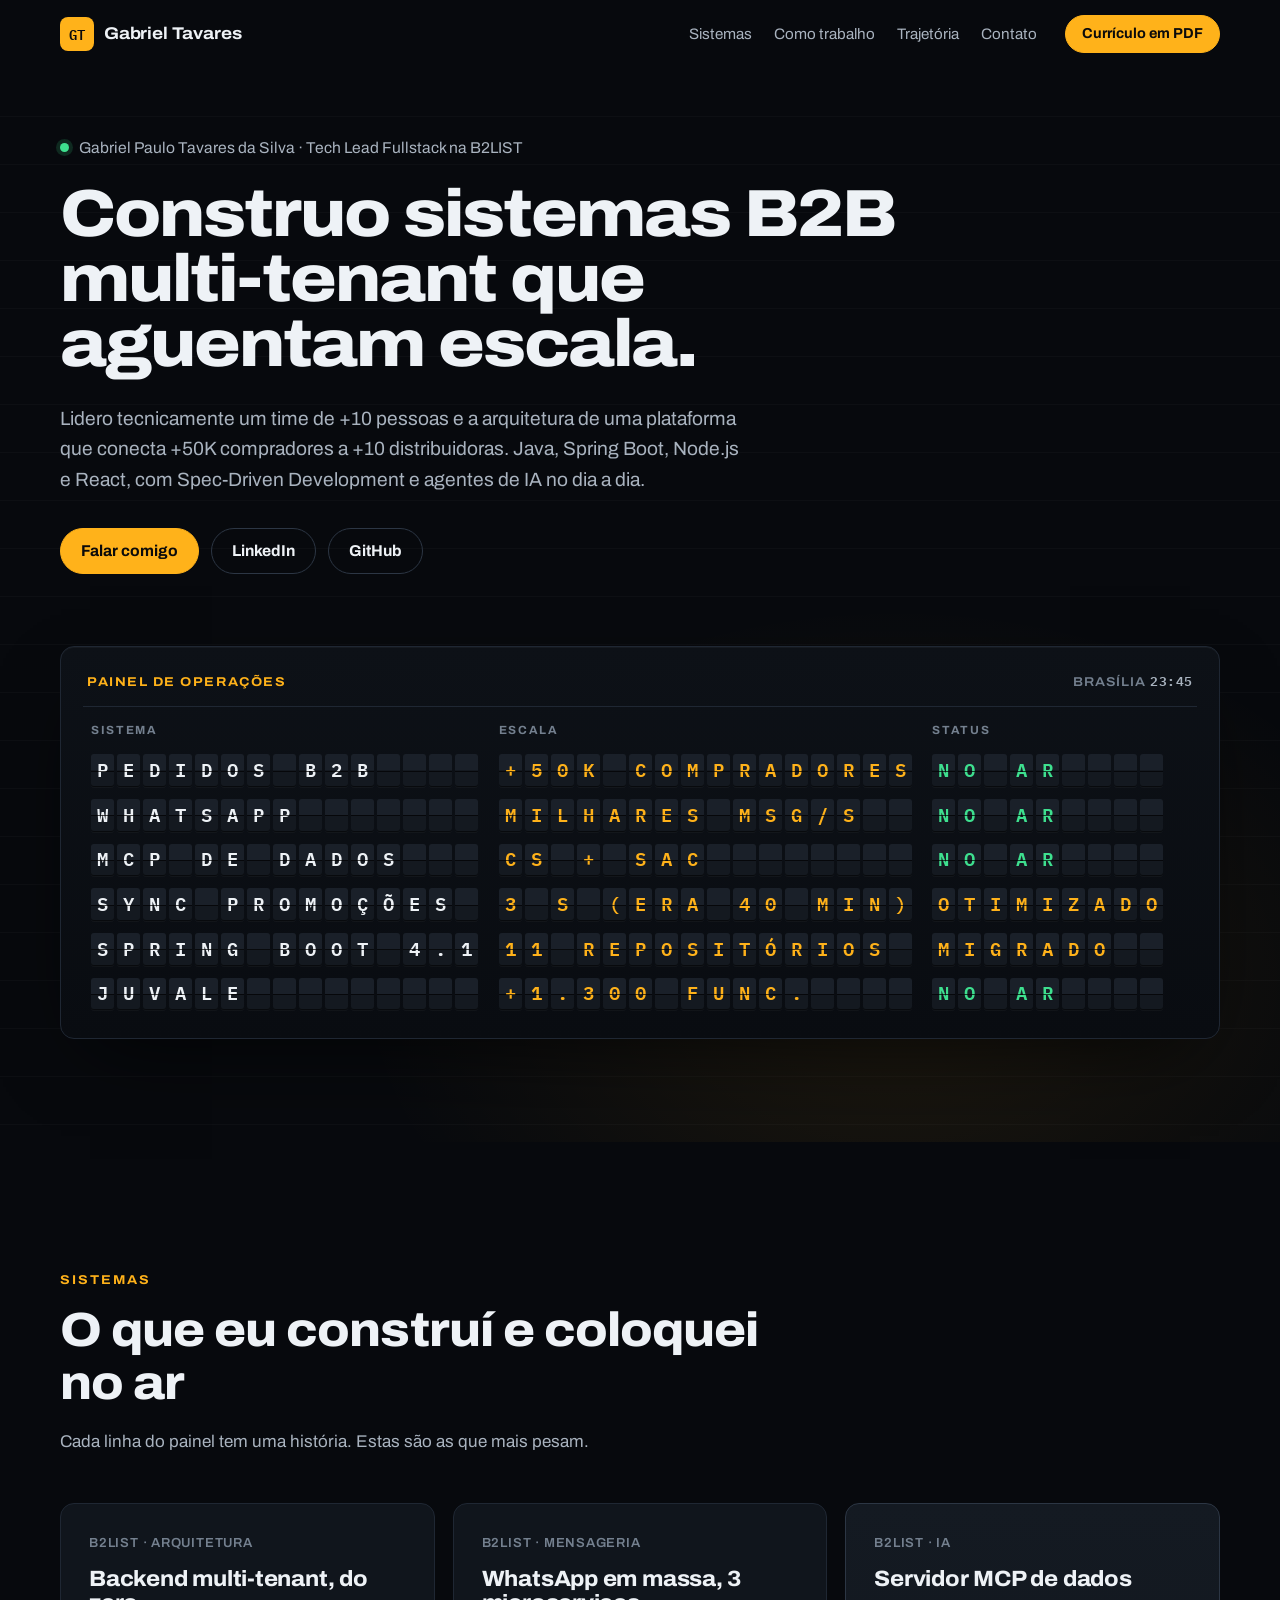
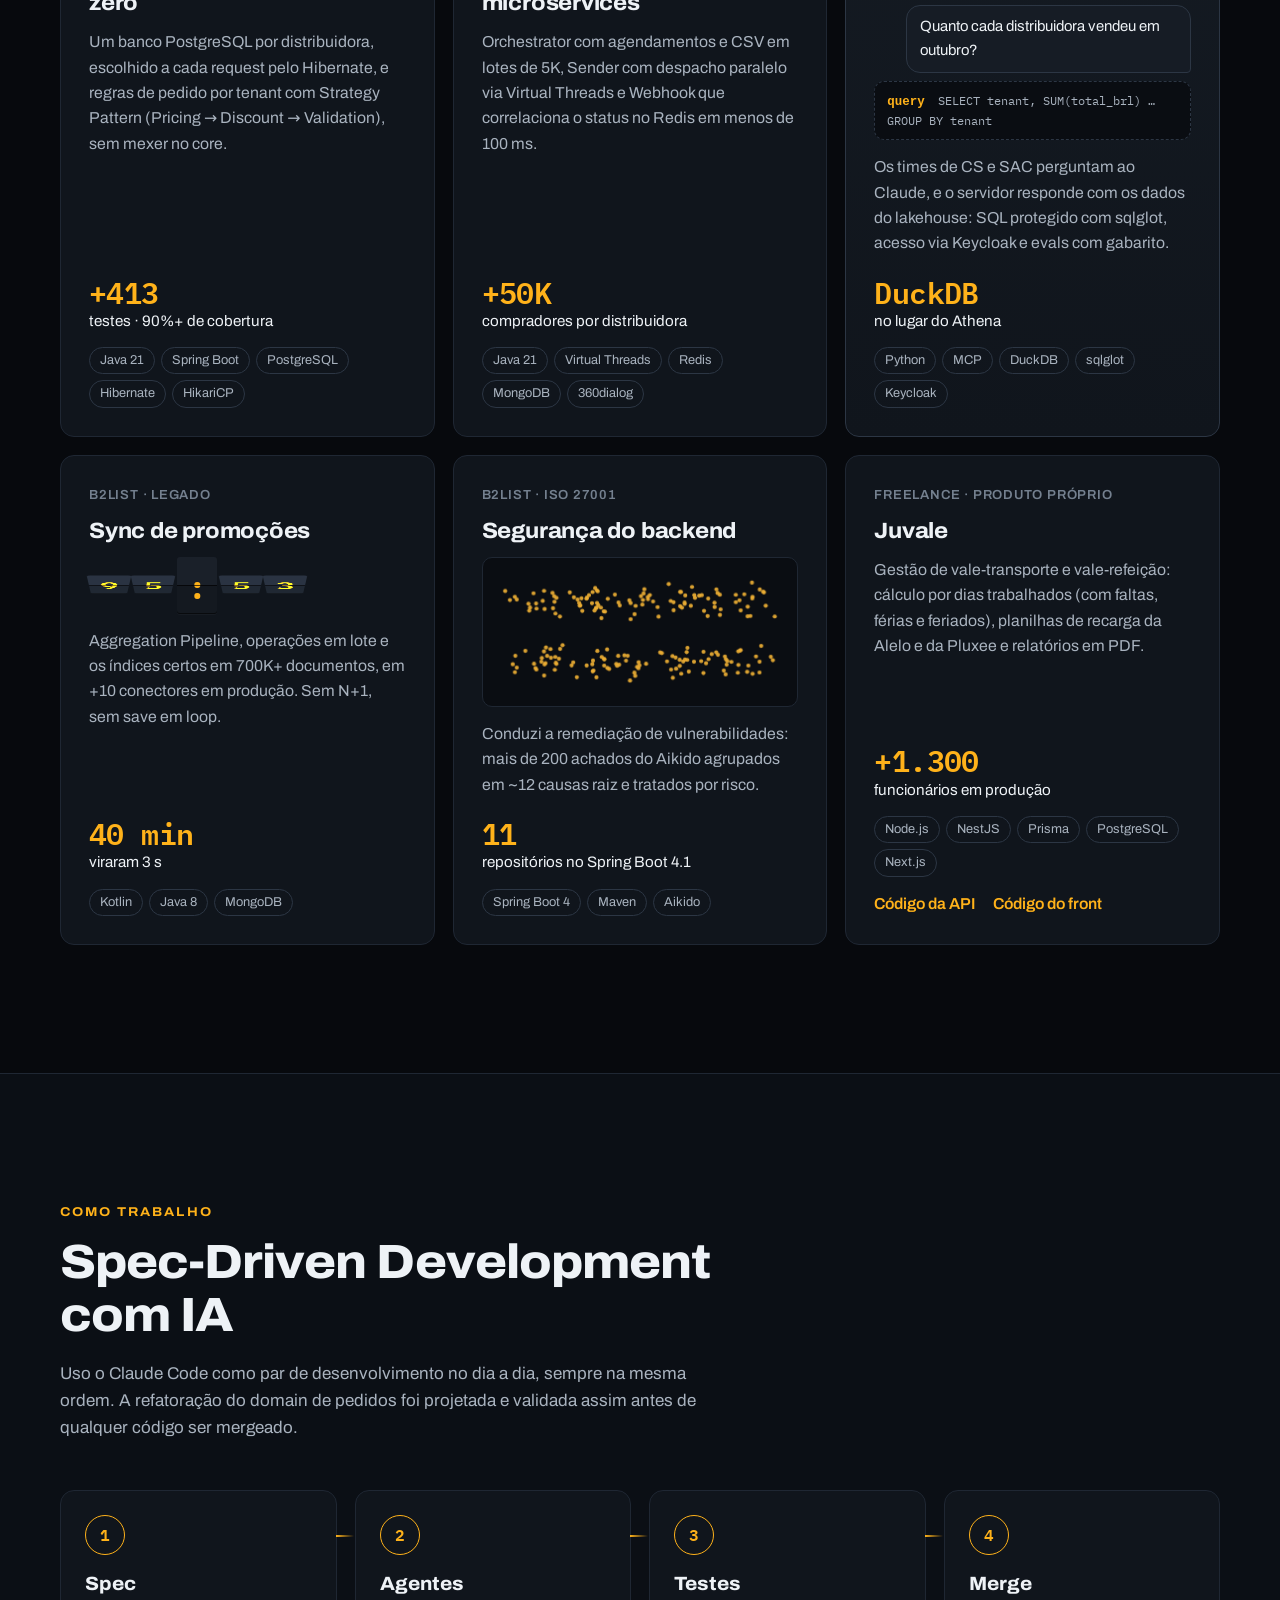
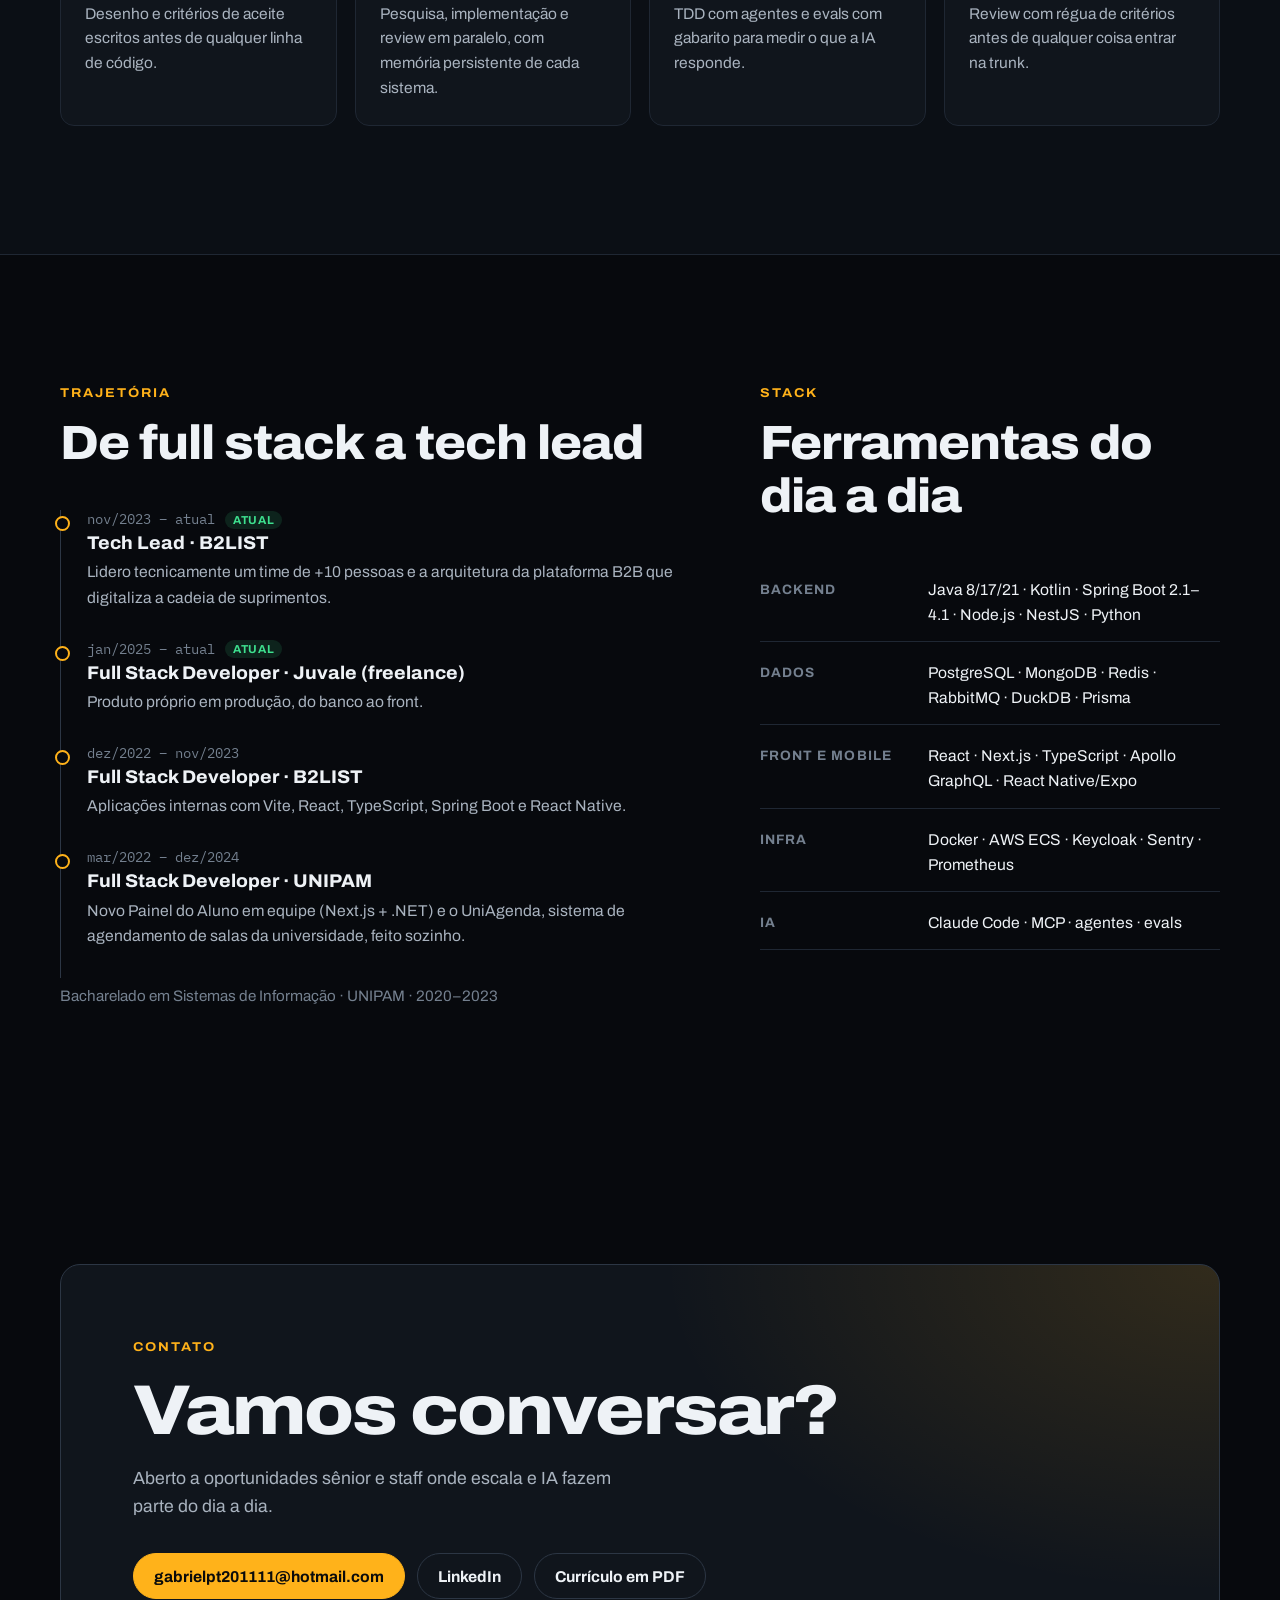
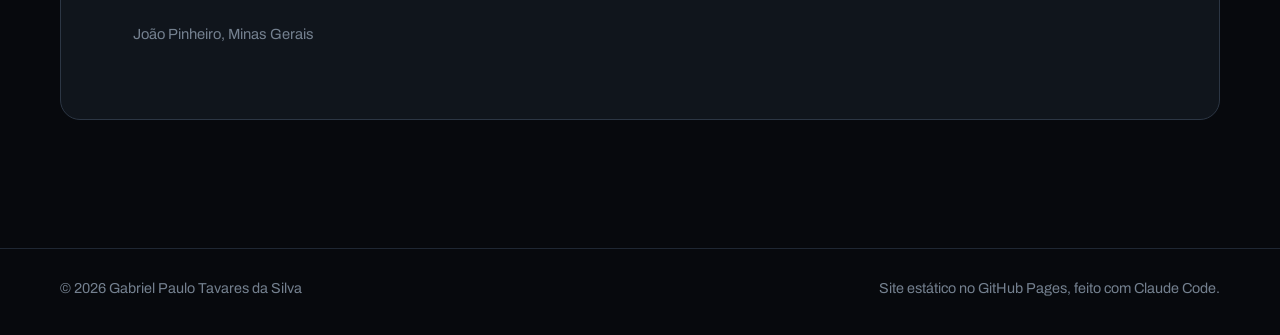
==== index.html @ f2d3ff53 "feat: site pessoal com painel de despacho Página única estática: painel split-flap com os sistemas, " ====
<!doctype html>
<html lang="pt-BR">
<head>
<meta charset="utf-8">
<meta name="viewport" content="width=device-width, initial-scale=1">
<title>Gabriel Tavares · Tech Lead Fullstack</title>
<meta name="description" content="Tech Lead Fullstack na B2LIST. Construo sistemas B2B multi-tenant em escala com Java, Spring Boot, Node.js e React, usando Spec-Driven Development com IA.">
<meta name="author" content="Gabriel Paulo Tavares da Silva">
<meta name="theme-color" content="#07090d">
<link rel="canonical" href="https://gabrielpaulot.github.io/">
<meta property="og:type" content="website">
<meta property="og:url" content="https://gabrielpaulot.github.io/">
<meta property="og:site_name" content="Gabriel Tavares">
<meta property="og:title" content="Gabriel Tavares · Tech Lead Fullstack">
<meta property="og:description" content="Sistemas B2B multi-tenant em escala: +50K compradores, +10 distribuidoras, WhatsApp em massa e IA consultando os dados.">
<meta property="og:image" content="https://gabrielpaulot.github.io/assets/img/og.png">
<meta property="og:image:width" content="1200">
<meta property="og:image:height" content="630">
<meta property="og:locale" content="pt_BR">
<meta name="twitter:card" content="summary_large_image">
<link rel="icon" href="assets/img/favicon.svg" type="image/svg+xml">
<link rel="preload" href="assets/fonts/archivo-var-latin.woff2" as="font" type="font/woff2" crossorigin>
<link rel="preload" href="assets/fonts/plexmono-600-latin.woff2" as="font" type="font/woff2" crossorigin>
<script>
  /* Títulos só aparecem com a fonte certa (sem troca de fonte na frente de quem lê); 2,5 s de segurança. */
  (function () {
    var d = document.documentElement;
    d.classList.add('js', 'fontes-carregando');
    function pronto() { d.classList.remove('fontes-carregando'); d.classList.add('fontes-prontas'); }
    setTimeout(pronto, 2500);
    if (document.fonts && document.fonts.load) {
      Promise.all([
        document.fonts.load('800 1em "Archivo"'),
        document.fonts.load('400 1em "Archivo"'),
        document.fonts.load('600 1em "IBM Plex Mono"')
      ]).then(pronto, pronto);
    } else {
      pronto();
    }
  })();
</script>
<link rel="stylesheet" href="assets/css/site.css">
</head>
<body>
<a class="pular" href="#conteudo">Pular para o conteúdo</a>

<header class="topo" data-topo>
  <div class="topo__dentro">
    <a class="marca" href="#inicio" aria-label="Gabriel Tavares, voltar ao início">
      <span class="marca__sigla" aria-hidden="true">GT</span>
      <span class="marca__nome">Gabriel Tavares</span>
    </a>
    <nav class="nav" aria-label="Seções">
      <a href="#sistemas">Sistemas</a>
      <a href="#metodo">Como trabalho</a>
      <a href="#trajetoria">Trajetória</a>
      <a href="#contato">Contato</a>
    </nav>
    <a class="botao botao--pequeno" href="curriculo/Gabriel-Tavares-Curriculo.pdf" download>Currículo<span class="sumir-no-celular">&nbsp;em PDF</span></a>
  </div>
</header>

<main id="conteudo">

  <!-- ============ Abertura ============ -->
  <section class="abertura" id="inicio">
    <div class="moldura">
      <p class="abertura__quem"><span class="led" aria-hidden="true"></span>Gabriel Paulo Tavares da Silva · Tech Lead Fullstack na B2LIST</p>
      <h1 class="abertura__titulo">Construo sistemas B2B multi&#8209;tenant que aguentam escala.</h1>
      <p class="abertura__sub">Lidero tecnicamente um time de +10 pessoas e a arquitetura de uma plataforma que conecta +50K compradores a +10 distribuidoras. Java, Spring Boot, Node.js e React, com Spec-Driven Development e agentes de IA no dia a dia.</p>
      <div class="abertura__acoes">
        <a class="botao" href="mailto:gabrielpt201111@hotmail.com">Falar comigo</a>
        <a class="botao botao--vazado" href="https://www.linkedin.com/in/gabrielpaulotavares" target="_blank" rel="noopener">LinkedIn</a>
        <a class="botao botao--vazado" href="https://github.com/GabrielPauloT" target="_blank" rel="noopener">GitHub</a>
      </div>

      <figure class="painel" aria-labelledby="painel-titulo">
        <figcaption class="painel__barra">
          <span id="painel-titulo">Painel de operações</span>
          <span class="painel__hora" aria-hidden="true"><span class="sumir-no-celular">Brasília </span><time data-relogio>--:--</time></span>
        </figcaption>
        <div class="painel__cabecalho" aria-hidden="true">
          <span>Sistema</span><span>Escala</span><span>Status</span>
        </div>
        <ol class="painel__linhas" data-painel>
          <li><a class="linha" href="#pedidos" data-sistema="PEDIDOS B2B" data-escala="+50K COMPRADORES" data-status="NO AR"><span class="linha__texto">Pedidos B2B: +50K compradores, no ar</span></a></li>
          <li><a class="linha" href="#whatsapp" data-sistema="WHATSAPP" data-escala="MILHARES MSG/S" data-status="NO AR"><span class="linha__texto">WhatsApp: milhares de mensagens por segundo, no ar</span></a></li>
          <li><a class="linha" href="#mcp" data-sistema="MCP DE DADOS" data-escala="CS + SAC" data-status="NO AR"><span class="linha__texto">MCP de dados: CS e SAC, no ar</span></a></li>
          <li><a class="linha" href="#performance" data-sistema="SYNC PROMOÇÕES" data-escala="3 S (ERA 40 MIN)" data-status="OTIMIZADO"><span class="linha__texto">Sync de promoções: 3 segundos, eram 40 minutos, otimizado</span></a></li>
          <li><a class="linha" href="#seguranca" data-sistema="SPRING BOOT 4.1" data-escala="11 REPOSITÓRIOS" data-status="MIGRADO"><span class="linha__texto">Spring Boot 4.1: 11 repositórios, migrado</span></a></li>
          <li><a class="linha" href="#juvale" data-sistema="JUVALE" data-escala="+1.300 FUNC." data-status="NO AR"><span class="linha__texto">Juvale: +1.300 funcionários, no ar</span></a></li>
        </ol>
      </figure>
    </div>
  </section>

  <!-- ============ Sistemas ============ -->
  <section class="secao" id="sistemas" aria-labelledby="t-sistemas">
    <div class="moldura">
      <p class="rotulo">Sistemas</p>
      <h2 class="secao__titulo" id="t-sistemas">O que eu construí e coloquei no ar</h2>
      <p class="secao__intro">Cada linha do painel tem uma história. Estas são as que mais pesam.</p>

      <div class="grade">
        <article class="cartao" id="pedidos" data-revelar>
          <p class="cartao__area">B2LIST · Arquitetura</p>
          <h3 class="cartao__titulo">Backend multi-tenant, do zero</h3>
          <p>Um banco PostgreSQL por distribuidora, escolhido a cada request pelo Hibernate, e regras de pedido por tenant com Strategy Pattern (Pricing → Discount → Validation), sem mexer no core.</p>
          <p class="cartao__numero"><span>+413</span> testes · 90%+ de cobertura</p>
          <ul class="etiquetas" aria-label="Tecnologias"><li>Java 21</li><li>Spring Boot</li><li>PostgreSQL</li><li>Hibernate</li><li>HikariCP</li></ul>
        </article>

        <article class="cartao" id="whatsapp" data-revelar>
          <p class="cartao__area">B2LIST · Mensageria</p>
          <h3 class="cartao__titulo">WhatsApp em massa, 3 microservices</h3>
          <p>Orchestrator com agendamentos e CSV em lotes de 5K, Sender com despacho paralelo via Virtual Threads e Webhook que correlaciona o status no Redis em menos de 100 ms.</p>
          <p class="cartao__numero"><span>+50K</span> compradores por distribuidora</p>
          <ul class="etiquetas" aria-label="Tecnologias"><li>Java 21</li><li>Virtual Threads</li><li>Redis</li><li>MongoDB</li><li>360dialog</li></ul>
        </article>

        <article class="cartao cartao--destaque" id="mcp" data-revelar>
          <p class="cartao__area">B2LIST · IA</p>
          <h3 class="cartao__titulo">Servidor MCP de dados</h3>
          <div class="conversa" aria-label="Exemplo ilustrativo de uso">
            <p class="conversa__pergunta">Quanto cada distribuidora vendeu em outubro?</p>
            <p class="conversa__ferramenta"><code>query</code> SELECT tenant, SUM(total_brl) … GROUP BY tenant</p>
          </div>
          <p>Os times de CS e SAC perguntam ao Claude, e o servidor responde com os dados do lakehouse: SQL protegido com sqlglot, acesso via Keycloak e evals com gabarito.</p>
          <p class="cartao__numero"><span>DuckDB</span> no lugar do Athena</p>
          <ul class="etiquetas" aria-label="Tecnologias"><li>Python</li><li>MCP</li><li>DuckDB</li><li>sqlglot</li><li>Keycloak</li></ul>
        </article>

        <article class="cartao" id="performance" data-revelar>
          <p class="cartao__area">B2LIST · Legado</p>
          <h3 class="cartao__titulo">Sync de promoções</h3>
          <div class="cronometro" data-cronometro data-de="40:00" data-para="00:03" aria-label="De 40 minutos para 3 segundos">
            <span class="cronometro__texto">00:03</span>
          </div>
          <p>Aggregation Pipeline, operações em lote e os índices certos em 700K+ documentos, em +10 conectores em produção. Sem N+1, sem save em loop.</p>
          <p class="cartao__numero"><span>40 min</span> viraram 3 s</p>
          <ul class="etiquetas" aria-label="Tecnologias"><li>Kotlin</li><li>Java 8</li><li>MongoDB</li></ul>
        </article>

        <article class="cartao" id="seguranca" data-revelar>
          <p class="cartao__area">B2LIST · ISO 27001</p>
          <h3 class="cartao__titulo">Segurança do backend</h3>
          <canvas class="pontos" data-pontos width="560" height="150" aria-label="Mais de 200 achados se agrupando em 12 causas raiz" role="img"></canvas>
          <p>Conduzi a remediação de vulnerabilidades: mais de 200 achados do Aikido agrupados em ~12 causas raiz e tratados por risco.</p>
          <p class="cartao__numero"><span>11</span> repositórios no Spring Boot 4.1</p>
          <ul class="etiquetas" aria-label="Tecnologias"><li>Spring Boot 4</li><li>Maven</li><li>Aikido</li></ul>
        </article>

        <article class="cartao" id="juvale" data-revelar>
          <p class="cartao__area">Freelance · Produto próprio</p>
          <h3 class="cartao__titulo">Juvale</h3>
          <p>Gestão de vale-transporte e vale-refeição: cálculo por dias trabalhados (com faltas, férias e feriados), planilhas de recarga da Alelo e da Pluxee e relatórios em PDF.</p>
          <p class="cartao__numero"><span>+1.300</span> funcionários em produção</p>
          <ul class="etiquetas" aria-label="Tecnologias"><li>Node.js</li><li>NestJS</li><li>Prisma</li><li>PostgreSQL</li><li>Next.js</li></ul>
          <p class="cartao__links">
            <a href="https://github.com/GabrielPauloT/juvale-api" target="_blank" rel="noopener">Código da API</a>
            <a href="https://github.com/GabrielPauloT/juvale" target="_blank" rel="noopener">Código do front</a>
          </p>
        </article>
      </div>
    </div>
  </section>

  <!-- ============ Método ============ -->
  <section class="secao secao--faixa" id="metodo" aria-labelledby="t-metodo">
    <div class="moldura">
      <p class="rotulo">Como trabalho</p>
      <h2 class="secao__titulo" id="t-metodo">Spec-Driven Development com IA</h2>
      <p class="secao__intro">Uso o Claude Code como par de desenvolvimento no dia a dia, sempre na mesma ordem. A refatoração do domain de pedidos foi projetada e validada assim antes de qualquer código ser mergeado.</p>
      <ol class="etapas">
        <li class="etapa" data-revelar><span class="etapa__n">1</span><h3>Spec</h3><p>Desenho e critérios de aceite escritos antes de qualquer linha de código.</p></li>
        <li class="etapa" data-revelar><span class="etapa__n">2</span><h3>Agentes</h3><p>Pesquisa, implementação e review em paralelo, com memória persistente de cada sistema.</p></li>
        <li class="etapa" data-revelar><span class="etapa__n">3</span><h3>Testes</h3><p>TDD com agentes e evals com gabarito para medir o que a IA responde.</p></li>
        <li class="etapa" data-revelar><span class="etapa__n">4</span><h3>Merge</h3><p>Review com régua de critérios antes de qualquer coisa entrar na trunk.</p></li>
      </ol>
    </div>
  </section>

  <!-- ============ Trajetória ============ -->
  <section class="secao" id="trajetoria" aria-labelledby="t-trajetoria">
    <div class="moldura moldura--dupla">
      <div>
        <p class="rotulo">Trajetória</p>
        <h2 class="secao__titulo" id="t-trajetoria">De full stack a tech lead</h2>
        <ol class="linha-do-tempo">
          <li data-revelar>
            <p class="quando">nov/2023 – atual <span class="selo">atual</span></p>
            <h3>Tech Lead · B2LIST</h3>
            <p>Lidero tecnicamente um time de +10 pessoas e a arquitetura da plataforma B2B que digitaliza a cadeia de suprimentos.</p>
          </li>
          <li data-revelar>
            <p class="quando">jan/2025 – atual <span class="selo">atual</span></p>
            <h3>Full Stack Developer · Juvale (freelance)</h3>
            <p>Produto próprio em produção, do banco ao front.</p>
          </li>
          <li data-revelar>
            <p class="quando">dez/2022 – nov/2023</p>
            <h3>Full Stack Developer · B2LIST</h3>
            <p>Aplicações internas com Vite, React, TypeScript, Spring Boot e React Native.</p>
          </li>
          <li data-revelar>
            <p class="quando">mar/2022 – dez/2024</p>
            <h3>Full Stack Developer · UNIPAM</h3>
            <p>Novo Painel do Aluno em equipe (Next.js + .NET) e o UniAgenda, sistema de agendamento de salas da universidade, feito sozinho.</p>
          </li>
        </ol>
        <p class="formacao">Bacharelado em Sistemas de Informação · UNIPAM · 2020–2023</p>
      </div>

      <div>
        <p class="rotulo">Stack</p>
        <h2 class="secao__titulo">Ferramentas do dia a dia</h2>
        <dl class="stack">
          <div><dt>Backend</dt><dd>Java 8/17/21 · Kotlin · Spring Boot 2.1–4.1 · Node.js · NestJS · Python</dd></div>
          <div><dt>Dados</dt><dd>PostgreSQL · MongoDB · Redis · RabbitMQ · DuckDB · Prisma</dd></div>
          <div><dt>Front e mobile</dt><dd>React · Next.js · TypeScript · Apollo GraphQL · React Native/Expo</dd></div>
          <div><dt>Infra</dt><dd>Docker · AWS ECS · Keycloak · Sentry · Prometheus</dd></div>
          <div><dt>IA</dt><dd>Claude Code · MCP · agentes · evals</dd></div>
        </dl>
      </div>
    </div>
  </section>

  <!-- ============ Contato ============ -->
  <section class="secao" id="contato" aria-labelledby="t-contato">
    <div class="moldura">
      <div class="convite" data-revelar>
        <p class="rotulo">Contato</p>
        <h2 class="convite__titulo" id="t-contato">Vamos conversar?</h2>
        <p>Aberto a oportunidades sênior e staff onde escala e IA fazem parte do dia a dia.</p>
        <div class="abertura__acoes">
          <a class="botao" href="mailto:gabrielpt201111@hotmail.com">gabrielpt201111@hotmail.com</a>
          <a class="botao botao--vazado" href="https://www.linkedin.com/in/gabrielpaulotavares" target="_blank" rel="noopener">LinkedIn</a>
          <a class="botao botao--vazado" href="curriculo/Gabriel-Tavares-Curriculo.pdf" download>Currículo em PDF</a>
        </div>
        <p class="convite__local">João Pinheiro, Minas Gerais</p>
      </div>
    </div>
  </section>
</main>

<footer class="rodape">
  <div class="moldura rodape__dentro">
    <p>© 2026 Gabriel Paulo Tavares da Silva</p>
    <p>Site estático no GitHub Pages, feito com Claude Code.</p>
  </div>
</footer>

<script src="assets/js/site.js" defer></script>
</body>
</html>
---- assets/css/site.css ----
/* ==========================================================================
   Gabriel Tavares · site pessoal
   Conceito: painel de despacho (sala de controle de logística).
   Um acento só (âmbar de sinalização); verde só para status "no ar".
   ========================================================================== */

@font-face {
  font-family: "Archivo";
  src: url("../fonts/archivo-var-latin.woff2") format("woff2");
  font-weight: 100 900;
  font-stretch: 62% 125%;
  font-display: block;
}
@font-face {
  font-family: "IBM Plex Mono";
  src: url("../fonts/plexmono-400-latin.woff2") format("woff2");
  font-weight: 400;
  font-display: block;
}
@font-face {
  font-family: "IBM Plex Mono";
  src: url("../fonts/plexmono-600-latin.woff2") format("woff2");
  font-weight: 600;
  font-display: block;
}

:root {
  /* superfícies */
  --noite: #07090d;
  --noite-2: #0b0f15;
  --painel: #10151c;
  --painel-2: #161c25;
  --linha: #1f2733;
  --linha-forte: #2c3644;
  /* texto */
  --texto: #eef2f6;
  --texto-2: #a9b3bf;
  --texto-3: #74808f;
  /* sinal */
  --ambar: #ffb21a;
  --ambar-claro: #ffd27a;
  --ambar-fundo: rgba(255, 178, 26, 0.08);
  --verde: #3ee08f;
  /* forma */
  --raio: 14px;
  --raio-p: 8px;
  --max: 1160px;
  --f-texto: "Archivo", system-ui, -apple-system, "Segoe UI", sans-serif;
  --f-mono: "IBM Plex Mono", ui-monospace, "SFMono-Regular", Menlo, monospace;
  --ease: cubic-bezier(0.2, 0.7, 0.2, 1);
}

* { box-sizing: border-box; }
html { scroll-behavior: smooth; -webkit-text-size-adjust: 100%; }
@media (prefers-reduced-motion: reduce) { html { scroll-behavior: auto; } }

body {
  margin: 0;
  overflow-x: clip;
  background: var(--noite);
  color: var(--texto);
  font-family: var(--f-texto);
  font-size: 1.0625rem;
  line-height: 1.6;
  font-stretch: 100%;
  -webkit-font-smoothing: antialiased;
}

/* Títulos e painel esperam a fonte (sem troca visível) */
.fontes-carregando .abertura,
.fontes-carregando .secao__titulo { opacity: 0; }
.fontes-prontas .abertura,
.fontes-prontas .secao__titulo { opacity: 1; transition: opacity 0.5s var(--ease); }

h1, h2, h3 { margin: 0; line-height: 1.1; font-weight: 750; }
p { margin: 0; }
a { color: inherit; }
img, canvas { display: block; max-width: 100%; }
:focus-visible { outline: 2px solid var(--ambar); outline-offset: 3px; border-radius: 4px; }

.pular {
  position: absolute; left: 12px; top: -60px; z-index: 50;
  padding: 10px 14px; border-radius: var(--raio-p);
  background: var(--ambar); color: #000; font-weight: 700; text-decoration: none;
}
.pular:focus { top: 12px; }

.moldura { width: min(100% - 32px, var(--max)); margin-inline: auto; }

/* ---------- Topo ---------- */
.topo {
  position: sticky; top: 0; z-index: 20;
  border-bottom: 1px solid transparent;
  transition: background 0.25s, border-color 0.25s;
}
.topo.rolou { background: rgba(7, 9, 13, 0.86); border-color: var(--linha); backdrop-filter: blur(10px); }
.topo__dentro {
  width: min(100% - 32px, var(--max)); margin-inline: auto;
  display: flex; flex-wrap: wrap; align-items: center; gap: 12px 28px;
  min-height: 68px;
}
.marca { display: inline-flex; align-items: center; gap: 10px; text-decoration: none; margin-right: auto; }
.marca__sigla {
  display: grid; place-items: center; width: 34px; height: 34px; border-radius: 8px;
  background: var(--ambar); color: #0b0b0b;
  font: 600 0.9rem/1 var(--f-mono); letter-spacing: 0.02em;
}
.marca__nome { font-weight: 700; font-stretch: 110%; letter-spacing: -0.01em; }
.nav { display: flex; gap: 22px; }
.nav a { color: var(--texto-2); text-decoration: none; font-size: 0.95rem; padding: 6px 0; }
.nav a:hover { color: var(--texto); }

/* ---------- Botões ---------- */
.botao {
  display: inline-flex; align-items: center; justify-content: center; gap: 8px;
  min-height: 46px; padding: 0 20px; border-radius: 999px;
  background: var(--ambar); color: #0b0b0b; border: 1px solid var(--ambar);
  font-weight: 700; font-size: 0.98rem; text-decoration: none;
  transition: transform 0.15s var(--ease), background 0.15s, border-color 0.15s, color 0.15s;
}
.botao:hover { background: var(--ambar-claro); border-color: var(--ambar-claro); transform: translateY(-1px); }
.botao--vazado { background: transparent; color: var(--texto); border-color: var(--linha-forte); }
.botao--vazado:hover { background: var(--painel-2); color: #fff; border-color: var(--texto-2); }
.botao--pequeno { min-height: 38px; padding: 0 16px; font-size: 0.9rem; gap: 0; }

/* ---------- Abertura ---------- */
.abertura {
  position: relative;
  padding: clamp(28px, 5vw, 64px) 0 clamp(56px, 8vw, 104px);
  background:
    radial-gradient(60% 50% at 70% 85%, rgba(255, 178, 26, 0.09), transparent 70%),
    linear-gradient(transparent 0 97%, rgba(255, 255, 255, 0.025) 97% 100%) 0 0 / 100% 48px;
}
.abertura__quem {
  display: inline-flex; align-items: center; gap: 10px;
  color: var(--texto-2); font-size: 0.98rem; margin-bottom: 22px;
}
.led { width: 9px; height: 9px; border-radius: 50%; background: var(--verde); box-shadow: 0 0 0 4px rgba(62, 224, 143, 0.15); flex: none; }
.abertura__titulo {
  max-width: 19ch;
  font-size: clamp(2.4rem, 5.2vw, 4.3rem);
  font-weight: 820; font-stretch: 112%;
  letter-spacing: -0.03em; line-height: 0.98;
}
.abertura__sub { max-width: 62ch; margin-top: 26px; color: var(--texto-2); font-size: clamp(1.05rem, 1.6vw, 1.2rem); }
.abertura__acoes { display: flex; flex-wrap: wrap; gap: 12px; margin-top: 32px; }

/* ---------- Painel de operações (assinatura) ---------- */
.painel {
  --pastilha: clamp(15px, 1.9vw, 23px);
  margin: clamp(44px, 6vw, 72px) 0 0;
  padding: clamp(14px, 2vw, 22px);
  border-radius: var(--raio);
  background: linear-gradient(180deg, #0d1117, #090c11);
  border: 1px solid var(--linha);
  box-shadow: 0 30px 80px -30px rgba(0, 0, 0, 0.8), inset 0 1px 0 rgba(255, 255, 255, 0.04);
}
.painel__barra {
  display: flex; justify-content: space-between; align-items: baseline; gap: 12px;
  padding: 2px 4px 14px; border-bottom: 1px solid var(--linha);
  font-weight: 700; font-stretch: 110%; text-transform: uppercase; letter-spacing: 0.12em; font-size: 0.8rem;
  color: var(--ambar);
}
.painel__hora { color: var(--texto-3); font-weight: 600; letter-spacing: 0.08em; }
.painel__hora time { font-family: var(--f-mono); color: var(--texto-2); font-variant-numeric: tabular-nums; letter-spacing: 0.04em; }
.painel__cabecalho, .linha__campos {
  display: grid;
  grid-template-columns: calc(var(--pastilha) * 15 + 14 * 3px) calc(var(--pastilha) * 16 + 15 * 3px) auto;
  column-gap: calc(var(--pastilha) * 0.9);
}
.painel__cabecalho {
  padding: 14px 8px 8px;
  color: var(--texto-3); font-size: 0.74rem; font-weight: 700; letter-spacing: 0.14em; text-transform: uppercase;
}
.painel__linhas { list-style: none; margin: 0; padding: 0; }
.linha {
  display: block; padding: 6px 8px; border-radius: var(--raio-p);
  text-decoration: none; color: inherit;
  transition: background 0.15s;
}
.linha:hover { background: rgba(255, 255, 255, 0.03); }
.linha__texto { font-family: var(--f-mono); color: var(--texto-2); }
.js .linha__texto { position: absolute; width: 1px; height: 1px; overflow: hidden; clip: rect(0 0 0 0); white-space: nowrap; }
.campo { display: flex; gap: 3px; }
.pastilha {
  position: relative; display: grid; place-items: center;
  width: var(--pastilha); height: calc(var(--pastilha) * 1.42);
  border-radius: 3px;
  background: linear-gradient(180deg, #1a2029 0 50%, #141920 50% 100%);
  box-shadow: inset 0 -1px 0 rgba(0, 0, 0, 0.6), 0 1px 0 rgba(255, 255, 255, 0.03);
  font: 600 calc(var(--pastilha) * 0.82) / 1 var(--f-mono);
  color: var(--texto);
  text-transform: uppercase;
}
.pastilha::after {
  content: ""; position: absolute; left: 0; right: 0; top: 50%; height: 1px;
  background: rgba(0, 0, 0, 0.7);
}
.campo--escala .pastilha { color: var(--ambar); }
.campo--status .pastilha { color: var(--verde); }
.campo--status.campo--alerta .pastilha { color: var(--ambar); }
.linha:hover .pastilha { background: linear-gradient(180deg, #202734 0 50%, #19202a 50% 100%); }
.linha__resumo { display: none; }

/* ---------- Seções ---------- */
.secao { padding: clamp(72px, 10vw, 128px) 0; }
.secao--faixa { background: var(--noite-2); border-block: 1px solid var(--linha); }
.rotulo {
  color: var(--ambar); font-weight: 700; font-stretch: 110%;
  text-transform: uppercase; letter-spacing: 0.16em; font-size: 0.8rem; margin-bottom: 14px;
}
.secao__titulo { font-size: clamp(1.9rem, 4vw, 3rem); font-weight: 800; font-stretch: 108%; letter-spacing: -0.02em; max-width: 22ch; }
.secao__intro { margin-top: 18px; max-width: 64ch; color: var(--texto-2); }

/* ---------- Cartões ---------- */
.grade { display: grid; grid-template-columns: repeat(3, minmax(0, 1fr)); gap: 18px; margin-top: 48px; }
.cartao {
  display: flex; flex-direction: column; gap: 14px;
  padding: 28px; border-radius: var(--raio);
  background: var(--painel); border: 1px solid var(--linha);
  scroll-margin-top: 96px;
  transition: border-color 0.2s, transform 0.2s var(--ease);
}
.cartao:hover { border-color: rgba(255, 178, 26, 0.45); transform: translateY(-2px); }
.cartao:target { border-color: var(--ambar); box-shadow: 0 0 0 4px var(--ambar-fundo); }
.cartao p { color: var(--texto-2); font-size: 0.99rem; }
.cartao__area { color: var(--texto-3) !important; font-size: 0.82rem !important; font-weight: 600; letter-spacing: 0.06em; text-transform: uppercase; }
.cartao__titulo { font-size: 1.38rem; font-weight: 750; font-stretch: 106%; letter-spacing: -0.01em; }
.cartao__numero { margin-top: auto; padding-top: 6px; color: var(--texto) !important; font-size: 0.95rem !important; }
.cartao__numero span { display: block; font: 600 1.9rem/1.1 var(--f-mono); color: var(--ambar); letter-spacing: -0.02em; font-variant-numeric: tabular-nums; }
.cartao--destaque { background: linear-gradient(180deg, #141a22, var(--painel)); border-color: var(--linha-forte); }
.cartao__links { display: flex; flex-wrap: wrap; gap: 8px 18px; }
.cartao__links a { color: var(--ambar); font-weight: 600; text-decoration: none; }
.cartao__links a:hover { text-decoration: underline; }

.etiquetas { list-style: none; margin: 0; padding: 0; display: flex; flex-wrap: wrap; gap: 6px; }
.etiquetas li {
  padding: 3px 10px; border-radius: 999px; border: 1px solid var(--linha-forte);
  color: var(--texto-2); font-size: 0.8rem; line-height: 1.5;
}

/* conversa ilustrativa no cartão do MCP */
.conversa { display: grid; gap: 8px; }
.conversa__pergunta {
  justify-self: end; max-width: 90%;
  padding: 9px 13px; border-radius: 14px 14px 4px 14px;
  background: var(--painel-2); border: 1px solid var(--linha-forte);
  color: var(--texto) !important; font-size: 0.93rem !important;
}
.conversa__ferramenta {
  padding: 9px 12px; border-radius: 10px;
  background: #0a0d12; border: 1px dashed var(--linha-forte);
  font: 400 0.78rem/1.5 var(--f-mono) !important; color: var(--texto-2) !important;
  overflow-wrap: anywhere;
}
.conversa__ferramenta code { color: var(--ambar); font-weight: 600; margin-right: 6px; }

/* cronômetro do sync de promoções */
.cronometro { display: flex; gap: 4px; --pastilha: clamp(30px, 3.4vw, 40px); }
.cronometro .pastilha { color: var(--ambar); font-size: calc(var(--pastilha) * 0.78); }
.cronometro__texto { font: 600 2.4rem/1 var(--f-mono); color: var(--ambar); }
.js .cronometro__texto { display: none; }

/* pontos da segurança */
.pontos { width: 100%; height: 150px; border-radius: 10px; background: #0a0d12; border: 1px solid var(--linha); }

/* ---------- Método ---------- */
.etapas { list-style: none; margin: 48px 0 0; padding: 0; display: grid; grid-template-columns: repeat(4, minmax(0, 1fr)); gap: 18px; counter-reset: etapa; }
.etapa { position: relative; padding: 24px; border-radius: var(--raio); background: var(--painel); border: 1px solid var(--linha); }
.etapa:not(:last-child)::after {
  content: ""; position: absolute; top: 44px; right: -18px; width: 18px; height: 2px;
  background: linear-gradient(90deg, var(--ambar), transparent);
}
.etapa__n {
  display: grid; place-items: center; width: 40px; height: 40px; border-radius: 50%;
  border: 1px solid var(--ambar); color: var(--ambar); font: 600 1rem/1 var(--f-mono);
  margin-bottom: 18px;
}
.etapa h3 { font-size: 1.2rem; font-stretch: 106%; margin-bottom: 8px; }
.etapa p { color: var(--texto-2); font-size: 0.97rem; }

/* ---------- Trajetória e stack ---------- */
.moldura--dupla { display: grid; grid-template-columns: 1.15fr 0.85fr; gap: clamp(40px, 6vw, 88px); }
.linha-do-tempo { list-style: none; margin: 40px 0 0; padding: 0; border-left: 1px solid var(--linha-forte); }
.linha-do-tempo li { position: relative; padding: 0 0 30px 26px; }
.linha-do-tempo li::before {
  content: ""; position: absolute; left: -6px; top: 6px; width: 11px; height: 11px; border-radius: 50%;
  background: var(--noite); border: 2px solid var(--ambar);
}
.linha-do-tempo h3 { font-size: 1.15rem; font-stretch: 104%; margin: 4px 0 6px; }
.linha-do-tempo p { color: var(--texto-2); font-size: 0.98rem; }
.quando { font: 400 0.85rem/1.4 var(--f-mono) !important; color: var(--texto-3) !important; display: flex; align-items: center; gap: 10px; }
.selo { padding: 1px 8px; border-radius: 999px; background: rgba(62, 224, 143, 0.12); color: var(--verde); font-family: var(--f-texto); font-size: 0.72rem; font-weight: 700; letter-spacing: 0.06em; text-transform: uppercase; }
.formacao { margin-top: 6px; color: var(--texto-3); font-size: 0.95rem; }

.stack { margin: 40px 0 0; display: grid; gap: 4px; }
.stack div { display: grid; grid-template-columns: 9.5rem 1fr; gap: 16px; padding: 14px 0; border-bottom: 1px solid var(--linha); }
.stack dt { color: var(--texto-3); font-size: 0.85rem; font-weight: 700; text-transform: uppercase; letter-spacing: 0.08em; padding-top: 2px; }
.stack dd { margin: 0; color: var(--texto); font-size: 0.98rem; }

/* ---------- Contato ---------- */
.convite {
  padding: clamp(32px, 6vw, 72px);
  border-radius: calc(var(--raio) + 6px);
  background:
    radial-gradient(80% 120% at 100% 0%, rgba(255, 178, 26, 0.14), transparent 60%),
    var(--painel);
  border: 1px solid var(--linha-forte);
}
.convite__titulo { font-size: clamp(2.2rem, 6vw, 4.4rem); font-weight: 820; font-stretch: 112%; letter-spacing: -0.03em; }
.convite > p:not(.rotulo):not(.convite__local) { margin-top: 16px; color: var(--texto-2); max-width: 52ch; font-size: 1.1rem; }
.convite__local { margin-top: 24px; color: var(--texto-3); font-size: 0.92rem; }
.convite .botao { overflow-wrap: anywhere; }

/* ---------- Rodapé ---------- */
.rodape { border-top: 1px solid var(--linha); padding: 28px 0 36px; color: var(--texto-3); font-size: 0.9rem; }
.rodape__dentro { display: flex; flex-wrap: wrap; justify-content: space-between; gap: 8px 24px; }

/* ---------- Revelação ao rolar ---------- */
.js [data-revelar] { opacity: 0; transform: translateY(14px); transition: opacity 0.6s var(--ease), transform 0.6s var(--ease); }
.js [data-revelar].visivel { opacity: 1; transform: none; }
@media (prefers-reduced-motion: reduce) {
  .js [data-revelar] { opacity: 1; transform: none; transition: none; }
  .cartao, .botao { transition: none; }
}

/* ---------- Responsivo ---------- */
@media (max-width: 1024px) {
  .grade { grid-template-columns: repeat(2, minmax(0, 1fr)); }
  .etapas { grid-template-columns: repeat(2, minmax(0, 1fr)); }
  .etapa:nth-child(2)::after { display: none; }
  .moldura--dupla { grid-template-columns: 1fr; }
  .painel { --pastilha: clamp(12px, 1.7vw, 23px); }
}
@media (max-width: 760px) {
  .nav { display: none; }
  .sumir-no-celular { display: none; }
  .grade, .etapas { grid-template-columns: 1fr; }
  .etapa::after { display: none; }
  /* No celular: pastilhas só no nome do sistema; escala e status viram uma linha de texto */
  .painel { --pastilha: min(4.6vw, 19px); }
  .painel__cabecalho { display: none; }
  .linha { padding: 10px 4px; border-bottom: 1px solid var(--linha); border-radius: 0; }
  .painel__linhas li:last-child .linha { border-bottom: 0; }
  .linha__campos { display: block; }
  .campo--escala, .campo--status { display: none; }
  .linha__resumo {
    display: flex; flex-wrap: wrap; gap: 4px 12px; margin-top: 8px;
    font: 600 0.8rem/1.3 var(--f-mono); letter-spacing: 0.04em; color: var(--ambar);
  }
  .linha__resumo .ok { color: var(--verde); }
  .linha__resumo .alerta { color: var(--ambar-claro); }
  .stack div { grid-template-columns: 1fr; gap: 4px; }
  .cartao { padding: 22px; }
}
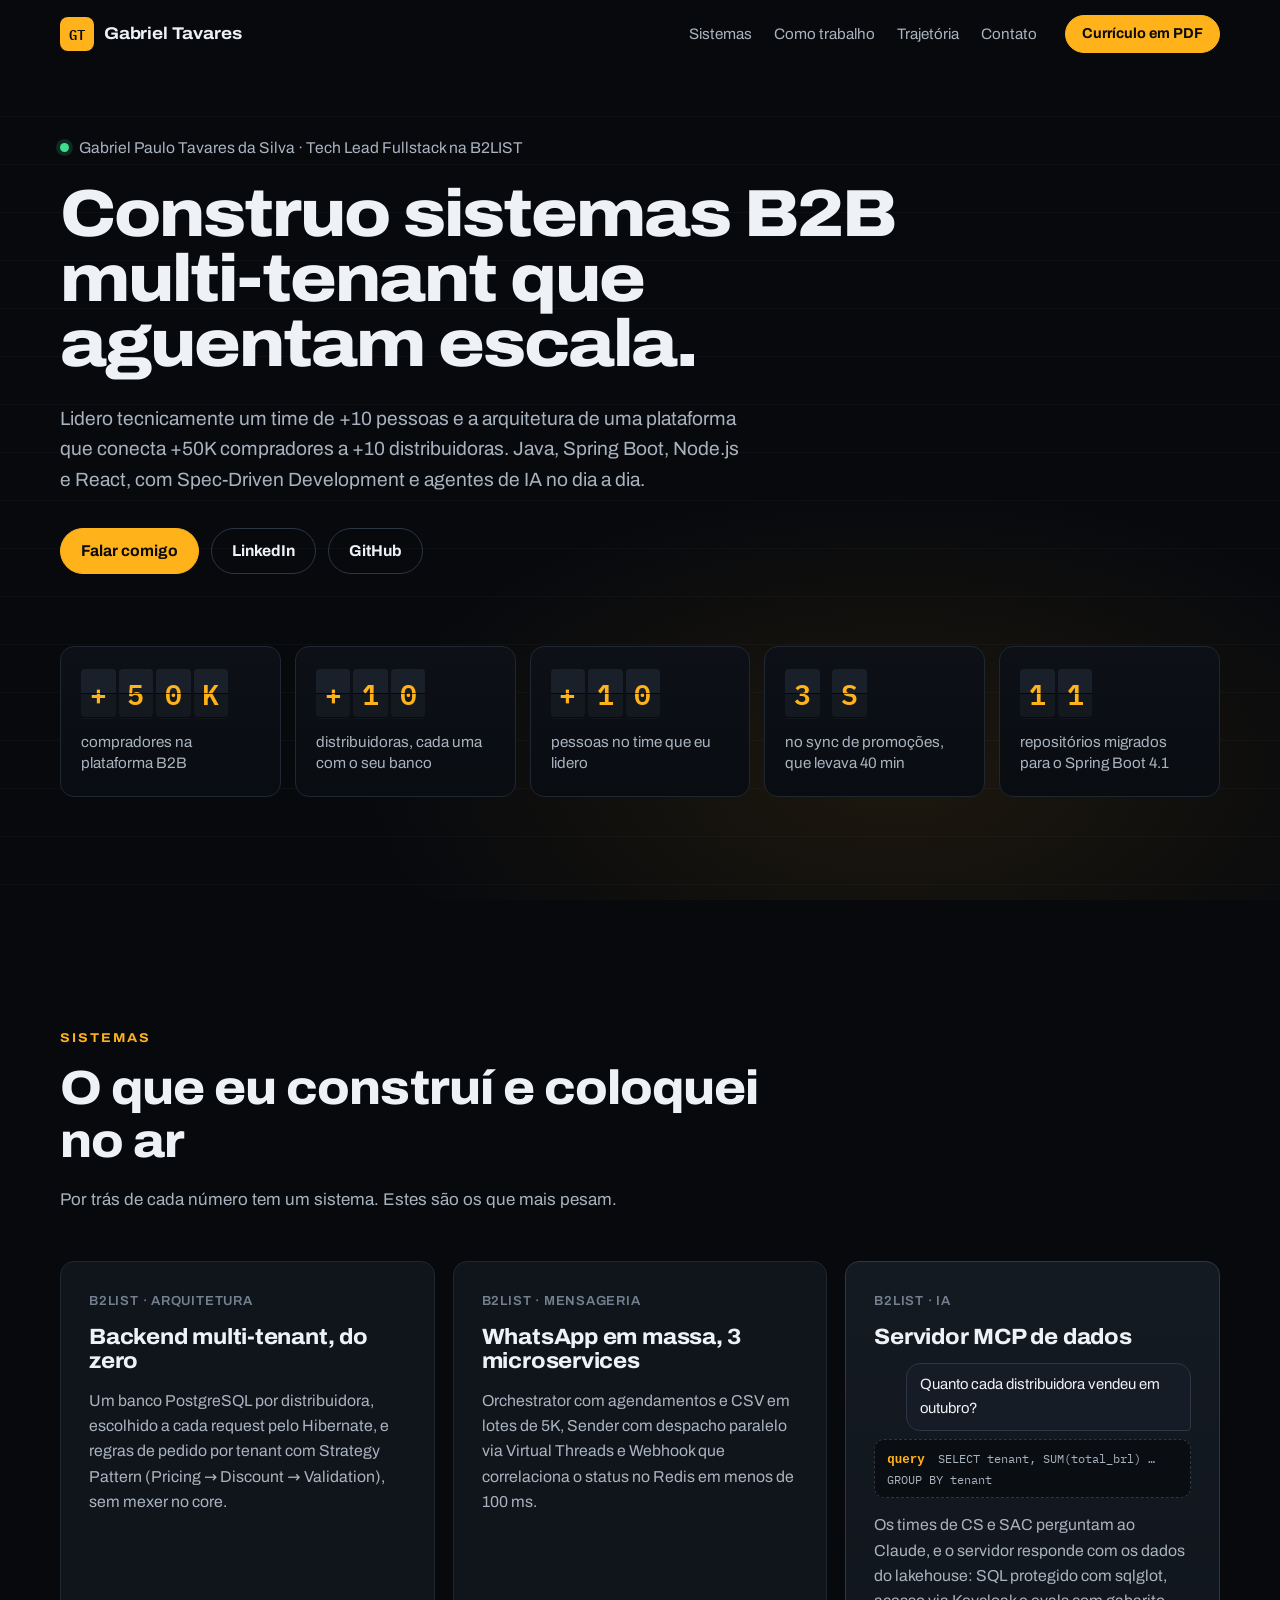
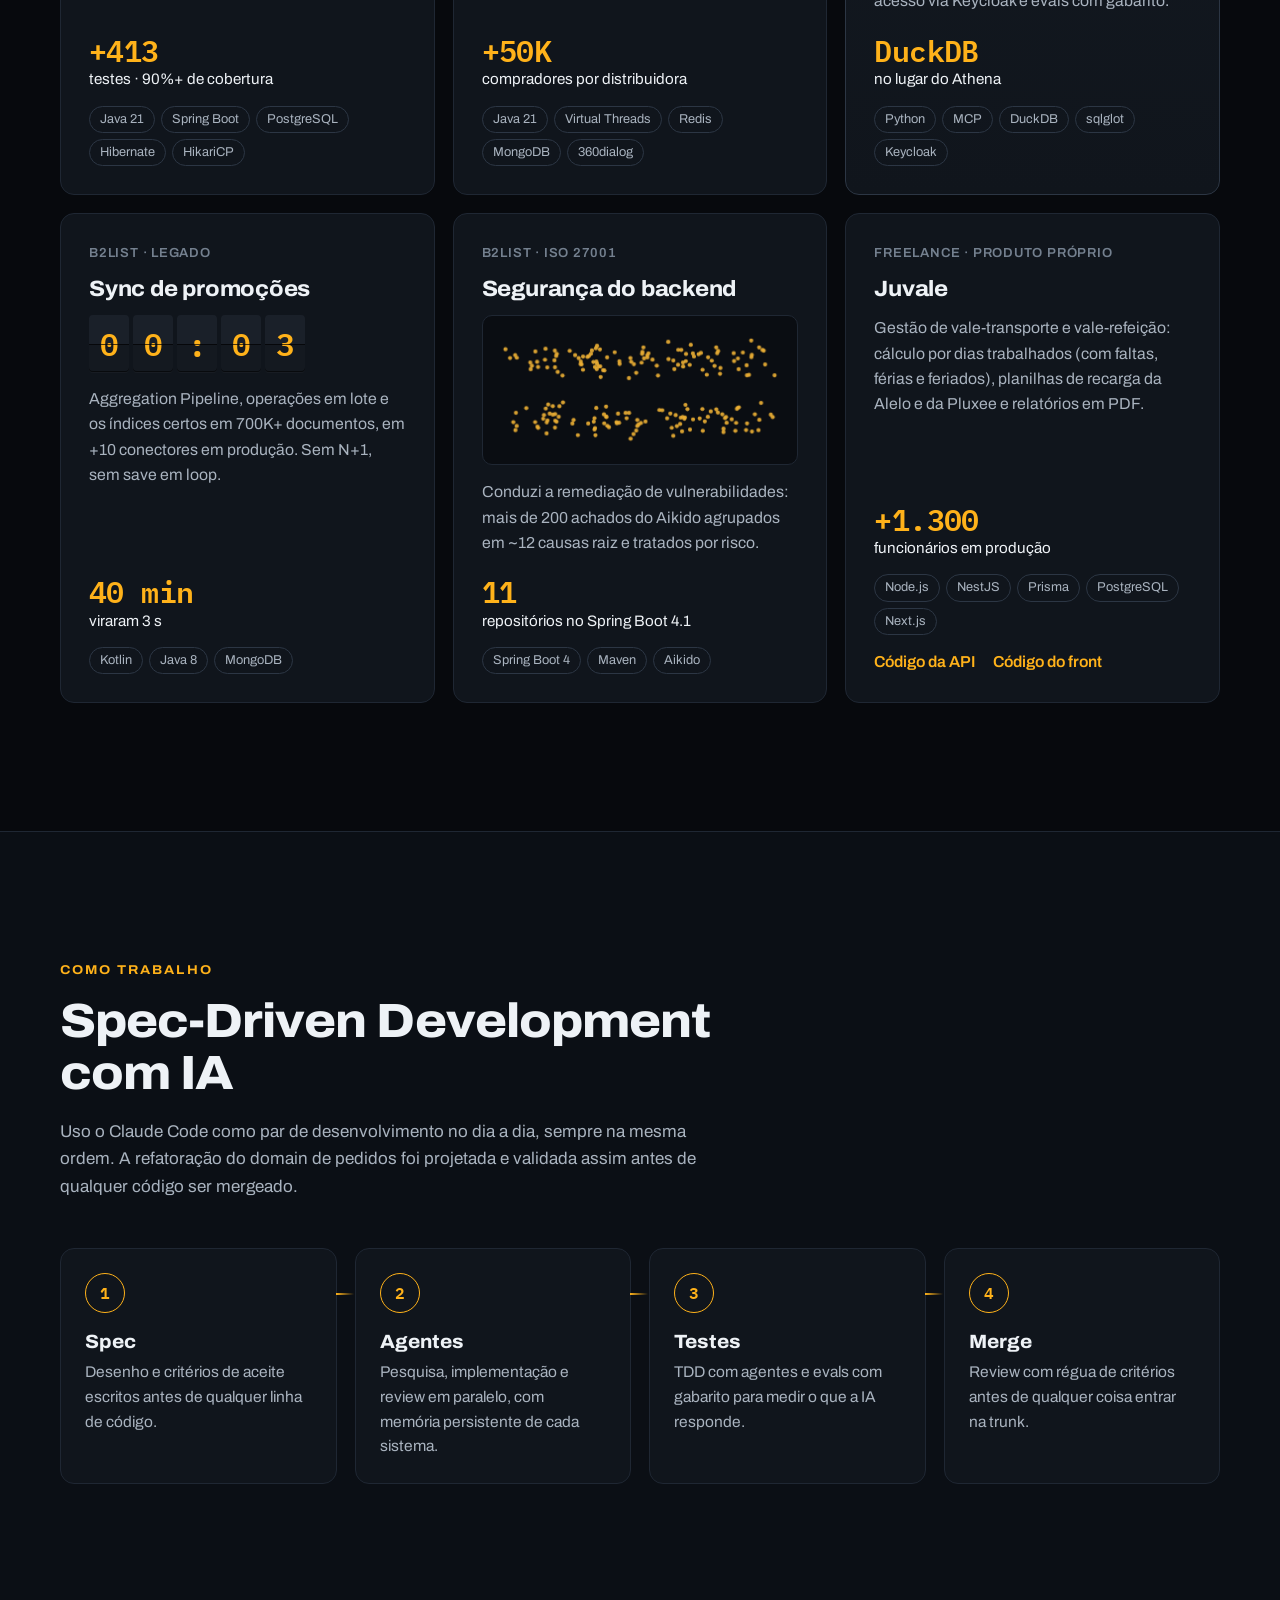
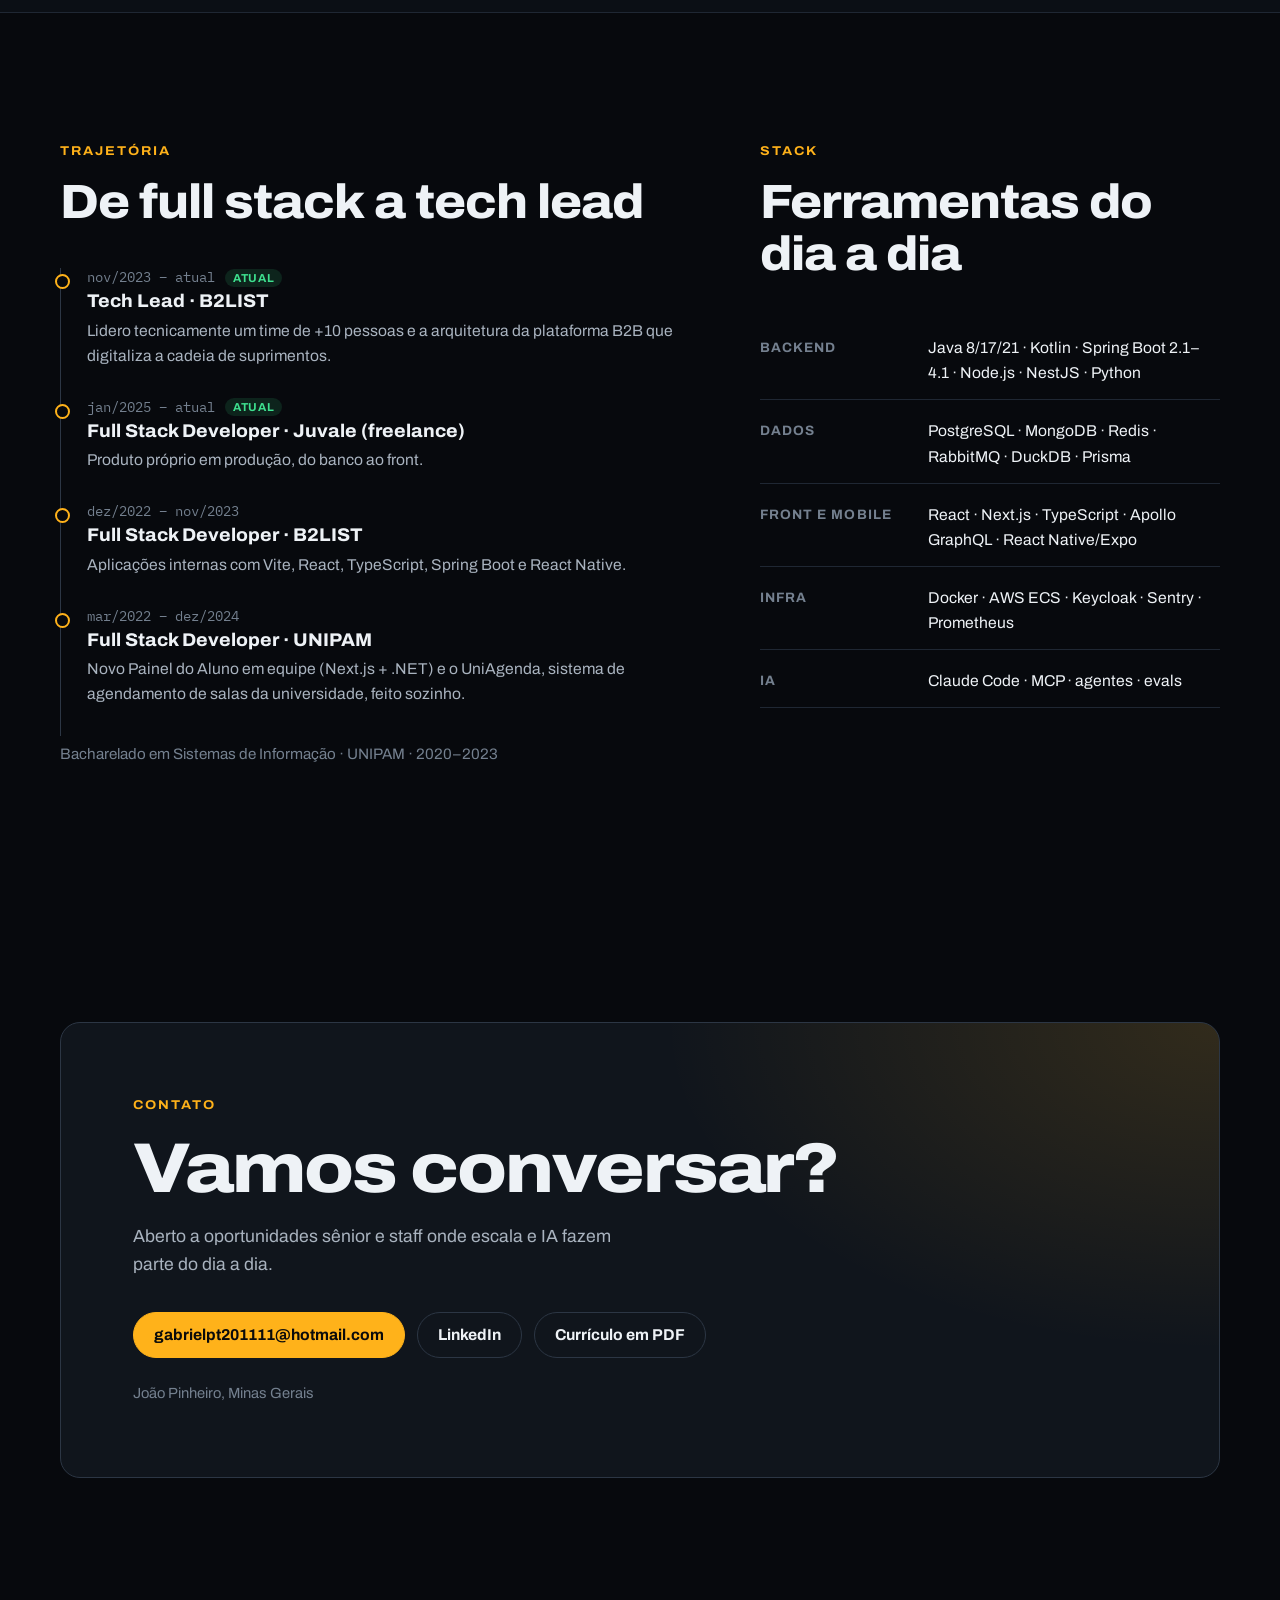
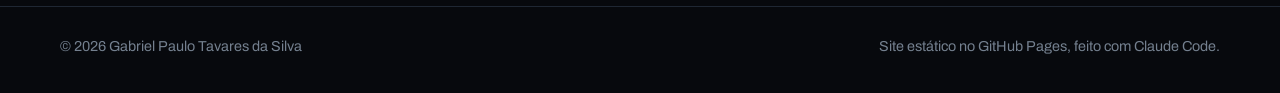
==== commit 3771782c: "feat: números grandes no lugar do painel de operações O painel de embarque não se explicava sozinho." ====
--- a/index.html
+++ b/index.html
@@ -74,23 +74,13 @@
         <a class="botao botao--vazado" href="https://github.com/GabrielPauloT" target="_blank" rel="noopener">GitHub</a>
       </div>
 
-      <figure class="painel" aria-labelledby="painel-titulo">
-        <figcaption class="painel__barra">
-          <span id="painel-titulo">Painel de operações</span>
-          <span class="painel__hora" aria-hidden="true"><span class="sumir-no-celular">Brasília </span><time data-relogio>--:--</time></span>
-        </figcaption>
-        <div class="painel__cabecalho" aria-hidden="true">
-          <span>Sistema</span><span>Escala</span><span>Status</span>
-        </div>
-        <ol class="painel__linhas" data-painel>
-          <li><a class="linha" href="#pedidos" data-sistema="PEDIDOS B2B" data-escala="+50K COMPRADORES" data-status="NO AR"><span class="linha__texto">Pedidos B2B: +50K compradores, no ar</span></a></li>
-          <li><a class="linha" href="#whatsapp" data-sistema="WHATSAPP" data-escala="MILHARES MSG/S" data-status="NO AR"><span class="linha__texto">WhatsApp: milhares de mensagens por segundo, no ar</span></a></li>
-          <li><a class="linha" href="#mcp" data-sistema="MCP DE DADOS" data-escala="CS + SAC" data-status="NO AR"><span class="linha__texto">MCP de dados: CS e SAC, no ar</span></a></li>
-          <li><a class="linha" href="#performance" data-sistema="SYNC PROMOÇÕES" data-escala="3 S (ERA 40 MIN)" data-status="OTIMIZADO"><span class="linha__texto">Sync de promoções: 3 segundos, eram 40 minutos, otimizado</span></a></li>
-          <li><a class="linha" href="#seguranca" data-sistema="SPRING BOOT 4.1" data-escala="11 REPOSITÓRIOS" data-status="MIGRADO"><span class="linha__texto">Spring Boot 4.1: 11 repositórios, migrado</span></a></li>
-          <li><a class="linha" href="#juvale" data-sistema="JUVALE" data-escala="+1.300 FUNC." data-status="NO AR"><span class="linha__texto">Juvale: +1.300 funcionários, no ar</span></a></li>
-        </ol>
-      </figure>
+      <div class="numeros">
+        <a class="numero" href="#pedidos"><span class="numero__valor" data-flip="+50K">+50K</span><span class="numero__rotulo">compradores na plataforma B2B</span></a>
+        <a class="numero" href="#pedidos"><span class="numero__valor" data-flip="+10">+10</span><span class="numero__rotulo">distribuidoras, cada uma com o seu banco</span></a>
+        <a class="numero" href="#trajetoria"><span class="numero__valor" data-flip="+10">+10</span><span class="numero__rotulo">pessoas no time que eu lidero</span></a>
+        <a class="numero" href="#performance"><span class="numero__valor" data-flip="3 S">3 s</span><span class="numero__rotulo">no sync de promoções, que levava 40 min</span></a>
+        <a class="numero" href="#seguranca"><span class="numero__valor" data-flip="11">11</span><span class="numero__rotulo">repositórios migrados para o Spring Boot 4.1</span></a>
+      </div>
     </div>
   </section>
 
@@ -99,7 +89,7 @@
     <div class="moldura">
       <p class="rotulo">Sistemas</p>
       <h2 class="secao__titulo" id="t-sistemas">O que eu construí e coloquei no ar</h2>
-      <p class="secao__intro">Cada linha do painel tem uma história. Estas são as que mais pesam.</p>
+      <p class="secao__intro">Por trás de cada número tem um sistema. Estes são os que mais pesam.</p>
 
       <div class="grade">
         <article class="cartao" id="pedidos" data-revelar>
--- a/assets/css/site.css
+++ b/assets/css/site.css
@@ -1,7 +1,7 @@
 /* ==========================================================================
    Gabriel Tavares · site pessoal
-   Conceito: painel de despacho (sala de controle de logística).
-   Um acento só (âmbar de sinalização); verde só para status "no ar".
+   Sala de controle: fundo quase preto, um acento só (âmbar de sinalização),
+   verde só para status "atual". Números do topo em pastilhas split-flap.
    ========================================================================== */
 
 @font-face {
@@ -66,7 +66,7 @@
   -webkit-font-smoothing: antialiased;
 }
 
-/* Títulos e painel esperam a fonte (sem troca visível) */
+/* Títulos e números esperam a fonte (sem troca visível) */
 .fontes-carregando .abertura,
 .fontes-carregando .secao__titulo { opacity: 0; }
 .fontes-prontas .abertura,
@@ -84,6 +84,7 @@
   background: var(--ambar); color: #000; font-weight: 700; text-decoration: none;
 }
 .pular:focus { top: 12px; }
+.so-leitor { position: absolute; width: 1px; height: 1px; overflow: hidden; clip: rect(0 0 0 0); white-space: nowrap; }
 
 .moldura { width: min(100% - 32px, var(--max)); margin-inline: auto; }
 
@@ -145,62 +146,44 @@
 .abertura__sub { max-width: 62ch; margin-top: 26px; color: var(--texto-2); font-size: clamp(1.05rem, 1.6vw, 1.2rem); }
 .abertura__acoes { display: flex; flex-wrap: wrap; gap: 12px; margin-top: 32px; }
 
-/* ---------- Painel de operações (assinatura) ---------- */
-.painel {
-  --pastilha: clamp(15px, 1.9vw, 23px);
-  margin: clamp(44px, 6vw, 72px) 0 0;
-  padding: clamp(14px, 2vw, 22px);
+/* ---------- Números do topo (pastilhas split-flap) ---------- */
+.numeros {
+  display: grid; grid-template-columns: repeat(5, minmax(0, 1fr)); gap: 14px;
+  margin-top: clamp(44px, 6vw, 72px);
+}
+.numero {
+  display: flex; flex-direction: column; gap: 14px; padding: 22px 20px;
   border-radius: var(--raio);
   background: linear-gradient(180deg, #0d1117, #090c11);
   border: 1px solid var(--linha);
-  box-shadow: 0 30px 80px -30px rgba(0, 0, 0, 0.8), inset 0 1px 0 rgba(255, 255, 255, 0.04);
-}
-.painel__barra {
-  display: flex; justify-content: space-between; align-items: baseline; gap: 12px;
-  padding: 2px 4px 14px; border-bottom: 1px solid var(--linha);
-  font-weight: 700; font-stretch: 110%; text-transform: uppercase; letter-spacing: 0.12em; font-size: 0.8rem;
-  color: var(--ambar);
-}
-.painel__hora { color: var(--texto-3); font-weight: 600; letter-spacing: 0.08em; }
-.painel__hora time { font-family: var(--f-mono); color: var(--texto-2); font-variant-numeric: tabular-nums; letter-spacing: 0.04em; }
-.painel__cabecalho, .linha__campos {
-  display: grid;
-  grid-template-columns: calc(var(--pastilha) * 15 + 14 * 3px) calc(var(--pastilha) * 16 + 15 * 3px) auto;
-  column-gap: calc(var(--pastilha) * 0.9);
-}
-.painel__cabecalho {
-  padding: 14px 8px 8px;
-  color: var(--texto-3); font-size: 0.74rem; font-weight: 700; letter-spacing: 0.14em; text-transform: uppercase;
-}
-.painel__linhas { list-style: none; margin: 0; padding: 0; }
-.linha {
-  display: block; padding: 6px 8px; border-radius: var(--raio-p);
   text-decoration: none; color: inherit;
-  transition: background 0.15s;
-}
-.linha:hover { background: rgba(255, 255, 255, 0.03); }
-.linha__texto { font-family: var(--f-mono); color: var(--texto-2); }
-.js .linha__texto { position: absolute; width: 1px; height: 1px; overflow: hidden; clip: rect(0 0 0 0); white-space: nowrap; }
-.campo { display: flex; gap: 3px; }
+  transition: border-color 0.2s, transform 0.2s var(--ease);
+}
+.numero:hover { border-color: rgba(255, 178, 26, 0.45); transform: translateY(-2px); }
+.numero__valor {
+  --pastilha: clamp(28px, 2.7vw, 38px);
+  min-height: calc(var(--pastilha) * 1.42);
+  font: 600 2rem/1.1 var(--f-mono); color: var(--ambar);
+}
+.numero__pastilhas { display: flex; gap: 3px; }
+.numero__rotulo { color: var(--texto-2); font-size: 0.95rem; line-height: 1.4; }
+
 .pastilha {
-  position: relative; display: grid; place-items: center;
+  position: relative; display: grid; place-items: center; flex: none;
   width: var(--pastilha); height: calc(var(--pastilha) * 1.42);
-  border-radius: 3px;
+  border-radius: 4px;
   background: linear-gradient(180deg, #1a2029 0 50%, #141920 50% 100%);
   box-shadow: inset 0 -1px 0 rgba(0, 0, 0, 0.6), 0 1px 0 rgba(255, 255, 255, 0.03);
-  font: 600 calc(var(--pastilha) * 0.82) / 1 var(--f-mono);
-  color: var(--texto);
+  font: 600 calc(var(--pastilha) * 0.8) / 1 var(--f-mono);
+  color: var(--ambar);
   text-transform: uppercase;
 }
 .pastilha::after {
   content: ""; position: absolute; left: 0; right: 0; top: 50%; height: 1px;
   background: rgba(0, 0, 0, 0.7);
 }
-.campo--escala .pastilha { color: var(--ambar); }
-.campo--status .pastilha { color: var(--verde); }
-.campo--status.campo--alerta .pastilha { color: var(--ambar); }
-.linha:hover .pastilha { background: linear-gradient(180deg, #202734 0 50%, #19202a 50% 100%); }
-.linha__resumo { display: none; }
+.espaco { flex: none; width: calc(var(--pastilha) * 0.18); }
+.numero:hover .pastilha { background: linear-gradient(180deg, #202734 0 50%, #19202a 50% 100%); }
 
 /* ---------- Seções ---------- */
 .secao { padding: clamp(72px, 10vw, 128px) 0; }
@@ -257,7 +240,7 @@
 
 /* cronômetro do sync de promoções */
 .cronometro { display: flex; gap: 4px; --pastilha: clamp(30px, 3.4vw, 40px); }
-.cronometro .pastilha { color: var(--ambar); font-size: calc(var(--pastilha) * 0.78); }
+.cronometro .pastilha { font-size: calc(var(--pastilha) * 0.78); }
 .cronometro__texto { font: 600 2.4rem/1 var(--f-mono); color: var(--ambar); }
 .js .cronometro__texto { display: none; }
 
@@ -265,7 +248,7 @@
 .pontos { width: 100%; height: 150px; border-radius: 10px; background: #0a0d12; border: 1px solid var(--linha); }
 
 /* ---------- Método ---------- */
-.etapas { list-style: none; margin: 48px 0 0; padding: 0; display: grid; grid-template-columns: repeat(4, minmax(0, 1fr)); gap: 18px; counter-reset: etapa; }
+.etapas { list-style: none; margin: 48px 0 0; padding: 0; display: grid; grid-template-columns: repeat(4, minmax(0, 1fr)); gap: 18px; }
 .etapa { position: relative; padding: 24px; border-radius: var(--raio); background: var(--painel); border: 1px solid var(--linha); }
 .etapa:not(:last-child)::after {
   content: ""; position: absolute; top: 44px; right: -18px; width: 18px; height: 2px;
@@ -321,35 +304,24 @@
 .js [data-revelar].visivel { opacity: 1; transform: none; }
 @media (prefers-reduced-motion: reduce) {
   .js [data-revelar] { opacity: 1; transform: none; transition: none; }
-  .cartao, .botao { transition: none; }
+  .cartao, .botao, .numero { transition: none; }
 }
 
 /* ---------- Responsivo ---------- */
 @media (max-width: 1024px) {
+  .numeros { grid-template-columns: repeat(3, minmax(0, 1fr)); }
   .grade { grid-template-columns: repeat(2, minmax(0, 1fr)); }
   .etapas { grid-template-columns: repeat(2, minmax(0, 1fr)); }
   .etapa:nth-child(2)::after { display: none; }
   .moldura--dupla { grid-template-columns: 1fr; }
-  .painel { --pastilha: clamp(12px, 1.7vw, 23px); }
 }
 @media (max-width: 760px) {
   .nav { display: none; }
   .sumir-no-celular { display: none; }
+  .numeros { grid-template-columns: repeat(2, minmax(0, 1fr)); gap: 10px; }
+  .numero { padding: 18px 16px; }
   .grade, .etapas { grid-template-columns: 1fr; }
   .etapa::after { display: none; }
-  /* No celular: pastilhas só no nome do sistema; escala e status viram uma linha de texto */
-  .painel { --pastilha: min(4.6vw, 19px); }
-  .painel__cabecalho { display: none; }
-  .linha { padding: 10px 4px; border-bottom: 1px solid var(--linha); border-radius: 0; }
-  .painel__linhas li:last-child .linha { border-bottom: 0; }
-  .linha__campos { display: block; }
-  .campo--escala, .campo--status { display: none; }
-  .linha__resumo {
-    display: flex; flex-wrap: wrap; gap: 4px 12px; margin-top: 8px;
-    font: 600 0.8rem/1.3 var(--f-mono); letter-spacing: 0.04em; color: var(--ambar);
-  }
-  .linha__resumo .ok { color: var(--verde); }
-  .linha__resumo .alerta { color: var(--ambar-claro); }
   .stack div { grid-template-columns: 1fr; gap: 4px; }
   .cartao { padding: 22px; }
 }
